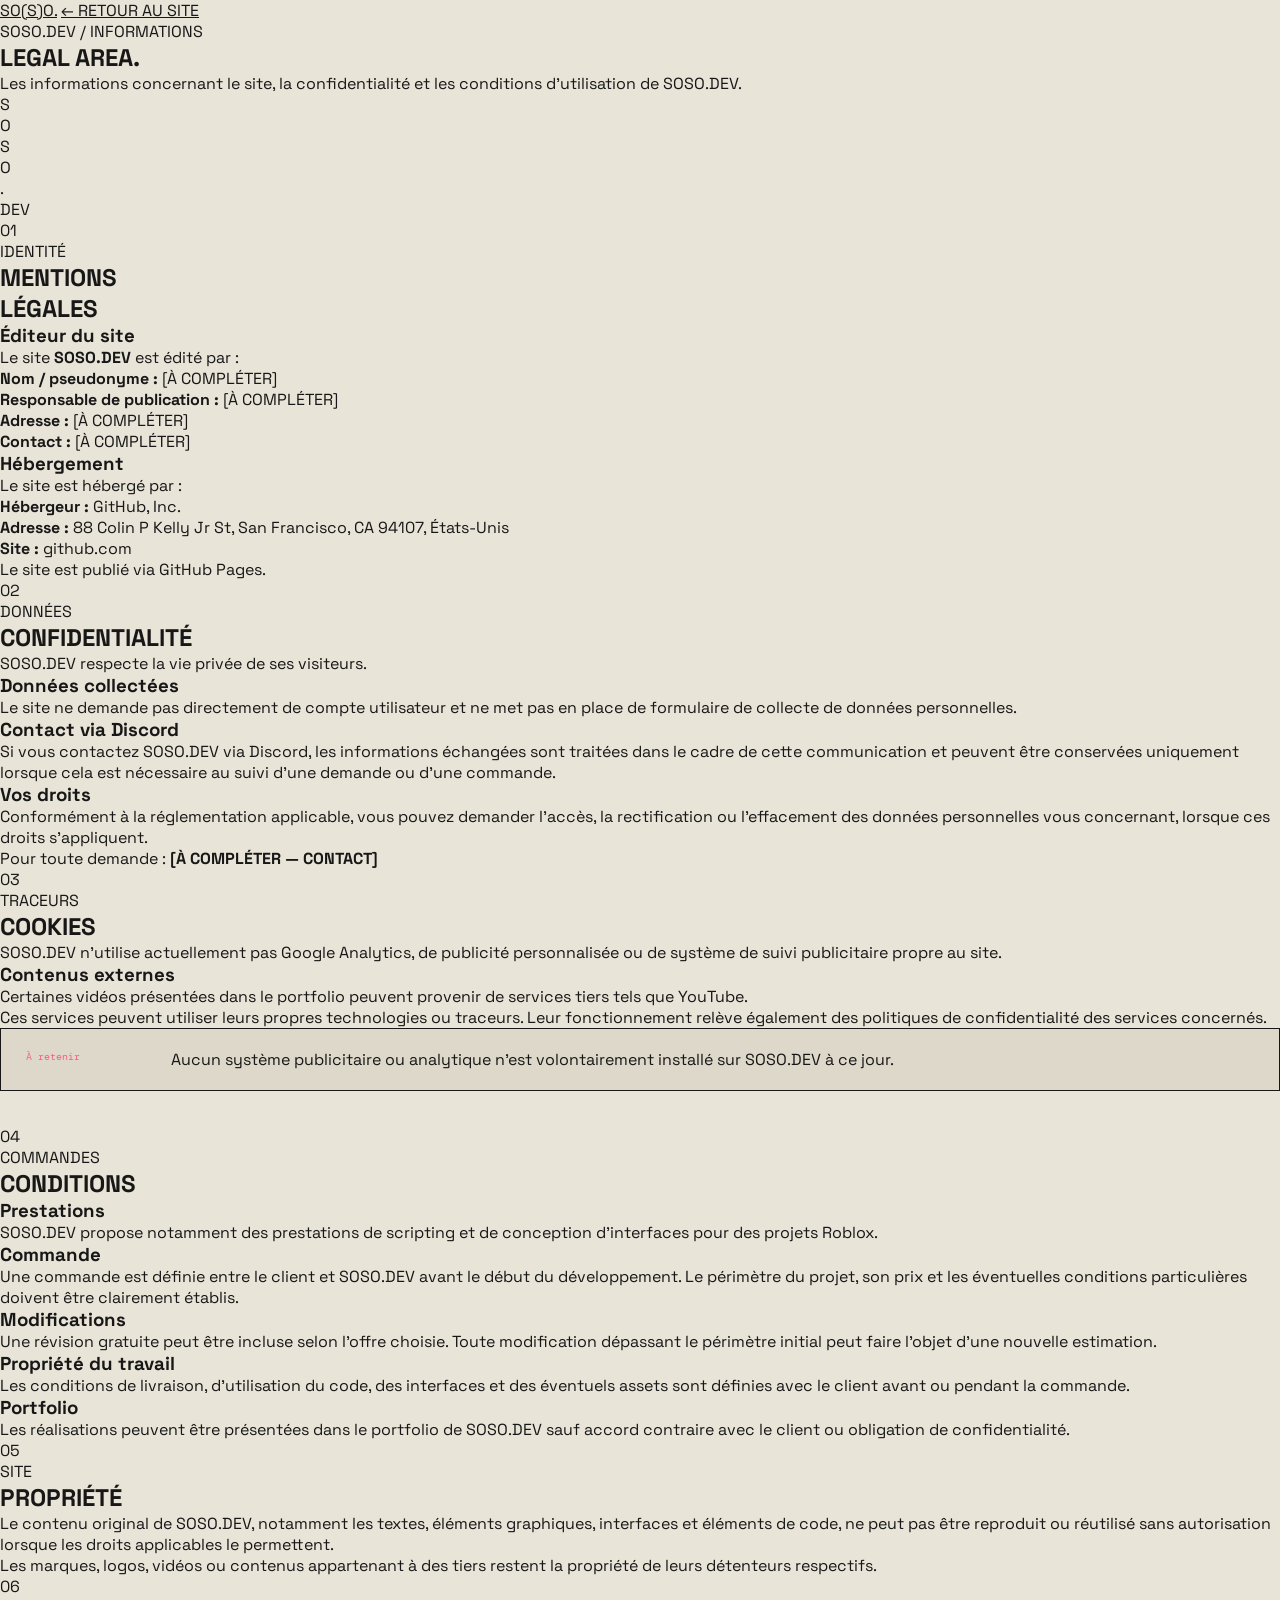
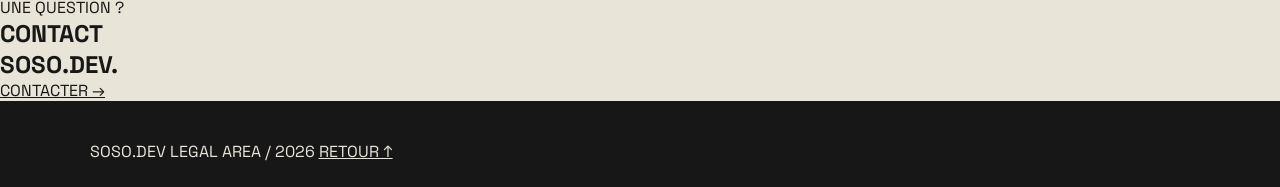
==== legal.html @ 54d61b3e "Add legal information page for SOSO.DEV This file contains the legal information, privacy policy, an" ====
<!DOCTYPE html>
<html lang="fr">
<head>
    <meta charset="UTF-8">
    <meta name="viewport" content="width=device-width, initial-scale=1.0">

    <title>LEGAL — SOSO.DEV</title>
    <meta name="description" content="Informations légales, confidentialité et conditions de SOSO.DEV.">

    <link rel="preconnect" href="https://fonts.googleapis.com">
    <link rel="preconnect" href="https://fonts.gstatic.com" crossorigin>
    <link href="https://fonts.googleapis.com/css2?family=DM+Mono:wght@400;500&family=Space+Grotesk:wght@400;500;600;700&display=swap" rel="stylesheet">

    <link rel="stylesheet" href="css/style.css">
    <link rel="stylesheet" href="css/legal.css">
</head>

<body class="legal-page">

    <div class="legal-orb orb-one"></div>
    <div class="legal-orb orb-two"></div>

    <header class="legal-nav">
        <a href="index.html" class="legal-logo">SO(S)O.</a>

        <a href="index.html" class="back-link">
            ← RETOUR AU SITE
        </a>
    </header>

    <main>

        <section class="legal-hero">
            <div class="hero-tag">SOSO.DEV / INFORMATIONS</div>

            <h1>
                LEGAL
                <span>AREA.</span>
            </h1>

            <p>
                Les informations concernant le site, la confidentialité
                et les conditions d'utilisation de SOSO.DEV.
            </p>

            <div class="legal-cube-wrap">
                <div class="legal-cube">
                    <div class="cube-face front">S</div>
                    <div class="cube-face back">O</div>
                    <div class="cube-face right">S</div>
                    <div class="cube-face left">O</div>
                    <div class="cube-face top">.</div>
                    <div class="cube-face bottom">DEV</div>
                </div>
            </div>
        </section>


        <section class="legal-grid">

            <article class="legal-card featured">
                <div class="card-number">01</div>

                <div>
                    <span class="card-label">IDENTITÉ</span>
                    <h2>MENTIONS<br> LÉGALES</h2>
                </div>

                <div class="legal-content">

                    <h3>Éditeur du site</h3>

                    <p>
                        Le site <strong>SOSO.DEV</strong> est édité par :
                    </p>

                    <ul>
                        <li><strong>Nom / pseudonyme :</strong> [À COMPLÉTER]</li>
                        <li><strong>Responsable de publication :</strong> [À COMPLÉTER]</li>
                        <li><strong>Adresse :</strong> [À COMPLÉTER]</li>
                        <li><strong>Contact :</strong> [À COMPLÉTER]</li>
                    </ul>

                    <h3>Hébergement</h3>

                    <p>
                        Le site est hébergé par :
                    </p>

                    <ul>
                        <li><strong>Hébergeur :</strong> GitHub, Inc.</li>
                        <li><strong>Adresse :</strong> 88 Colin P Kelly Jr St, San Francisco, CA 94107, États-Unis</li>
                        <li><strong>Site :</strong> github.com</li>
                    </ul>

                    <p class="small-note">
                        Le site est publié via GitHub Pages.
                    </p>

                </div>
            </article>


            <article class="legal-card">
                <div class="card-number">02</div>

                <span class="card-label">DONNÉES</span>

                <h2>CONFIDENTIALITÉ</h2>

                <div class="legal-content">

                    <p>
                        SOSO.DEV respecte la vie privée de ses visiteurs.
                    </p>

                    <h3>Données collectées</h3>

                    <p>
                        Le site ne demande pas directement de compte utilisateur
                        et ne met pas en place de formulaire de collecte de
                        données personnelles.
                    </p>

                    <h3>Contact via Discord</h3>

                    <p>
                        Si vous contactez SOSO.DEV via Discord, les informations
                        échangées sont traitées dans le cadre de cette
                        communication et peuvent être conservées uniquement
                        lorsque cela est nécessaire au suivi d'une demande
                        ou d'une commande.
                    </p>

                    <h3>Vos droits</h3>

                    <p>
                        Conformément à la réglementation applicable, vous pouvez
                        demander l'accès, la rectification ou l'effacement des
                        données personnelles vous concernant, lorsque ces droits
                        s'appliquent.
                    </p>

                    <p>
                        Pour toute demande :
                        <strong>[À COMPLÉTER — CONTACT]</strong>
                    </p>

                </div>
            </article>


            <article class="legal-card">
                <div class="card-number">03</div>

                <span class="card-label">TRACEURS</span>

                <h2>COOKIES</h2>

                <div class="legal-content">

                    <p>
                        SOSO.DEV n'utilise actuellement pas Google Analytics,
                        de publicité personnalisée ou de système de suivi
                        publicitaire propre au site.
                    </p>

                    <h3>Contenus externes</h3>

                    <p>
                        Certaines vidéos présentées dans le portfolio peuvent
                        provenir de services tiers tels que YouTube.
                    </p>

                    <p>
                        Ces services peuvent utiliser leurs propres technologies
                        ou traceurs. Leur fonctionnement relève également des
                        politiques de confidentialité des services concernés.
                    </p>

                    <div class="notice">
                        <strong>À retenir</strong>
                        <span>
                            Aucun système publicitaire ou analytique n'est
                            volontairement installé sur SOSO.DEV à ce jour.
                        </span>
                    </div>

                </div>
            </article>


            <article class="legal-card">
                <div class="card-number">04</div>

                <span class="card-label">COMMANDES</span>

                <h2>CONDITIONS</h2>

                <div class="legal-content">

                    <h3>Prestations</h3>

                    <p>
                        SOSO.DEV propose notamment des prestations de scripting
                        et de conception d'interfaces pour des projets Roblox.
                    </p>

                    <h3>Commande</h3>

                    <p>
                        Une commande est définie entre le client et SOSO.DEV
                        avant le début du développement. Le périmètre du projet,
                        son prix et les éventuelles conditions particulières
                        doivent être clairement établis.
                    </p>

                    <h3>Modifications</h3>

                    <p>
                        Une révision gratuite peut être incluse selon l'offre
                        choisie. Toute modification dépassant le périmètre
                        initial peut faire l'objet d'une nouvelle estimation.
                    </p>

                    <h3>Propriété du travail</h3>

                    <p>
                        Les conditions de livraison, d'utilisation du code,
                        des interfaces et des éventuels assets sont définies
                        avec le client avant ou pendant la commande.
                    </p>

                    <h3>Portfolio</h3>

                    <p>
                        Les réalisations peuvent être présentées dans le
                        portfolio de SOSO.DEV sauf accord contraire avec le
                        client ou obligation de confidentialité.
                    </p>

                </div>
            </article>


            <article class="legal-card">
                <div class="card-number">05</div>

                <span class="card-label">SITE</span>

                <h2>PROPRIÉTÉ</h2>

                <div class="legal-content">

                    <p>
                        Le contenu original de SOSO.DEV, notamment les textes,
                        éléments graphiques, interfaces et éléments de code,
                        ne peut pas être reproduit ou réutilisé sans
                        autorisation lorsque les droits applicables le
                        permettent.
                    </p>

                    <p>
                        Les marques, logos, vidéos ou contenus appartenant
                        à des tiers restent la propriété de leurs détenteurs
                        respectifs.
                    </p>

                </div>
            </article>


            <article class="legal-card contact-card">

                <div class="card-number">06</div>

                <span class="card-label">UNE QUESTION ?</span>

                <h2>CONTACT<br> SOSO.DEV.</h2>

                <a href="https://discord.gg/jEDptdfp"
                   target="_blank"
                   rel="noopener noreferrer"
                   class="legal-button">
                    CONTACTER →
                </a>

            </article>

        </section>

    </main>


    <footer class="legal-footer">
        <span>SOSO.DEV</span>
        <span>LEGAL AREA / 2026</span>
        <a href="index.html">RETOUR ↑</a>
    </footer>

</body>
</html>
---- css/style.css ----
@import url('https://fonts.googleapis.com/css2?family=DM+Mono:wght@400;500&family=Space+Grotesk:wght@400;500;600;700&display=swap');

:root {
    --bg: #e9e4d8;
    --black: #171717;
    --pink: #ff5b7f;
    --acid: #d8ff3e;
}

* {
    box-sizing: border-box;
    margin: 0;
    padding: 0;
}

html {
    scroll-behavior: smooth;
}

body {
    background: var(--bg);
    color: var(--black);
    font-family: "Space Grotesk", sans-serif;
    overflow-x: hidden;
}

a {
    color: inherit;
}

body,
a {
    cursor: none;
}


/* CURSOR */

.cursor {
    position: fixed;
    top: 0;
    left: 0;

    width: 11px;
    height: 11px;

    background: var(--pink);
    border-radius: 50%;

    pointer-events: none;
    z-index: 9999;

    transform: translate(-50%, -50%);

    transition:
        width .2s ease,
        height .2s ease,
        background .2s ease;
}

.cursor.big {
    width: 42px;
    height: 42px;
    background: var(--acid);
    mix-blend-mode: multiply;
}

.cursor-label {
    position: fixed;

    top: 0;
    left: 0;

    z-index: 10000;
    pointer-events: none;

    font: 8px "DM Mono", monospace;

    opacity: 0;

    transform: translate(-50%, -50%);
}

body.cursor-project .cursor-label {
    opacity: 1;
}


/* NAVBAR */

.navbar {
    position: fixed;
    z-index: 1000;

    top: 0;
    left: 0;

    width: 100%;
    height: 75px;

    padding: 0 40px;

    display: flex;
    align-items: center;
    justify-content: space-between;

    background: rgba(233,228,216,.9);
    backdrop-filter: blur(12px);

    border-bottom: 1px solid rgba(23,23,23,.15);
}

.logo {
    text-decoration: none;

    font-size: 21px;
    font-weight: 700;
    letter-spacing: -2px;
}

.logo span {
    color: var(--pink);
}

.navbar nav {
    display: flex;
    gap: 30px;
}

.navbar nav a {
    text-decoration: none;

    font: 9px "DM Mono", monospace;
    text-transform: uppercase;

    transition: .2s;
}

.navbar nav a:hover {
    color: var(--pink);
}

.availability {
    display: flex;
    align-items: center;
    gap: 8px;

    font: 9px "DM Mono", monospace;
    text-transform: uppercase;
}

.availability span {
    width: 7px;
    height: 7px;

    background: var(--acid);

    border: 1px solid var(--black);
    border-radius: 50%;

    animation: pulse 1.7s infinite;
}

@keyframes pulse {
    50% {
        transform: scale(.5);
        opacity: .5;
    }
}


/* HERO */

.hero {
    min-height: 100vh;

    padding: 150px 7% 80px;

    position: relative;

    display: flex;
    align-items: center;

    overflow: hidden;
}

.hero-index {
    position: absolute;

    top: 110px;
    right: 7%;

    font: 9px "DM Mono", monospace;
}

.hero-side {
    position: absolute;

    left: 2%;
    top: 50%;

    writing-mode: vertical-rl;

    font: 8px "DM Mono", monospace;
    letter-spacing: 2px;

    opacity: .6;
}

.hero-content {
    position: relative;
    z-index: 2;
}

.eyebrow {
    margin-bottom: 30px;

    font: 10px "DM Mono", monospace;
    letter-spacing: 2px;
}

.hero h1 {
    font-size: clamp(90px, 14vw, 190px);

    line-height: .76;

    letter-spacing: -9px;
}

.hero h1 span {
    color: transparent;

    -webkit-text-stroke: 2px var(--black);
}

.hero h1 strong {
    color: var(--pink);
}

.hero-bottom {
    margin-top: 55px;

    display: flex;
    align-items: center;

    gap: 40px;
}

.hero-bottom p {
    max-width: 380px;

    font-size: 14px;
    line-height: 1.55;
}

.hero-bottom b {
    background: var(--acid);
    padding: 2px 5px;
}

.button {
    display: inline-block;

    padding: 15px 20px;

    border: 1px solid var(--black);

    text-decoration: none;

    font: 9px "DM Mono", monospace;

    transition: .25s;
}

.button:hover {
    background: var(--black);
    color: var(--bg);

    transform: translateX(5px);
}


/* HERO ART */

.hero-art {
    position: absolute;

    right: 8%;
    bottom: 5%;

    width: 310px;
    height: 440px;

    border: 1px solid var(--black);

    transform: rotate(7deg);

    animation: float 5s ease-in-out infinite;
}

@keyframes float {
    50% {
        transform: rotate(4deg) translateY(-14px);
    }
}

.art-card {
    position: absolute;

    inset: 18px;

    border: 1px solid var(--black);

    padding: 15px;

    font: 8px "DM Mono", monospace;
}

.art-card div {
    position: absolute;

    left: 20px;
    bottom: 20px;

    font-size: 70px;

    line-height: .65;
    font-weight: 700;
}

.art-sticker {
    position: absolute;

    right: -45px;
    top: 80px;

    padding: 12px;

    background: var(--pink);

    border: 1px solid var(--black);

    font: 8px "DM Mono", monospace;

    transform: rotate(-8deg);
}


/* MARQUEE */

.marquee {
    overflow: hidden;

    background: var(--black);
    color: var(--bg);

    padding: 17px 0;
}

.marquee-track {
    width: max-content;

    display: flex;
    gap: 35px;

    font: 9px "DM Mono", monospace;
    letter-spacing: 2px;

    animation: marquee 22s linear infinite;
}

.marquee b {
    color: var(--pink);
}

@keyframes marquee {
    to {
        transform: translateX(-50%);
    }
}


/* GENERAL SECTIONS */

.section {
    padding: 130px 7%;
}

.heading {
    margin-bottom: 70px;
}

.heading span {
    display: block;

    margin-bottom: 20px;

    font: 9px "DM Mono", monospace;
}

.heading h2 {
    font-size: 75px;

    line-height: .82;

    letter-spacing: -5px;
}


/* SERVICES */

.services {
    display: grid;

    grid-template-columns: repeat(3, 1fr);

    border-top: 1px solid var(--black);
}

.service {
    min-height: 290px;

    padding: 35px;

    position: relative;

    border-right: 1px solid var(--black);
    border-bottom: 1px solid var(--black);

    transition: .3s;
}

.service:last-child {
    border-right: 0;
}

.service:hover {
    background: var(--acid);

    transform: translateY(-7px);
}

.service small {
    font: 9px "DM Mono", monospace;
}

.service h3 {
    margin-top: 60px;

    font-size: 38px;

    letter-spacing: -2px;
}

.service p {
    max-width: 310px;

    margin-top: 12px;

    font-size: 13px;
    line-height: 1.5;
}

.service i {
    position: absolute;

    right: 25px;
    bottom: 20px;

    font-size: 25px;
    font-style: normal;
}


/* DEVELOPMENT NOTICE */

.notice {
    margin-bottom: 35px;

    padding: 20px 25px;

    display: grid;

    grid-template-columns: 120px 1fr auto;

    align-items: center;

    gap: 25px;

    border: 1px solid var(--black);

    background: #ded8cb;
}

.notice-number {
    font: 8px "DM Mono", monospace;
}

.notice strong {
    display: block;

    margin-bottom: 7px;

    color: var(--pink);

    font: 10px "DM Mono", monospace;
}

.notice p {
    font-size: 12px;
    line-height: 1.45;
}

.notice-status {
    padding: 8px 10px;

    background: var(--black);
    color: var(--bg);

    font: 8px "DM Mono", monospace;

    white-space: nowrap;
}


/* PROJECTS */

.projects {
    display: grid;

    grid-template-columns: 1.5fr 1fr;

    gap: 15px;
}

.project {
    position: relative;

    min-height: 400px;

    overflow: hidden;

    background: var(--black);

    border: 1px solid var(--black);

    transition: .4s;
}

.project.large {
    min-height: 815px;

    grid-row: span 2;
}

.project:hover {
    transform: translateY(-8px);
}

.project iframe {
    position: absolute;

    inset: 0;

    width: 100%;
    height: 100%;

    border: 0;

    transform: scale(1.01);
}

.project-overlay {
    position: absolute;

    inset: 0;

    background: linear-gradient(
        to bottom,
        transparent 30%,
        rgba(23,23,23,.9)
    );

    pointer-events: none;
}

.project-number {
    position: absolute;

    top: 20px;
    left: 20px;

    color: white;

    font: 9px "DM Mono", monospace;
}

.project-info {
    position: absolute;

    left: 30px;
    bottom: 30px;

    color: white;

    z-index: 2;
}

.project-info small {
    color: var(--acid);

    font: 8px "DM Mono", monospace;
}

.project-info h3 {
    margin-top: 8px;

    font-size: 40px;

    line-height: .9;

    letter-spacing: -2px;
}

.project-label {
    position: absolute;

    top: 20px;
    right: 20px;

    padding: 7px 9px;

    background: var(--pink);

    border: 1px solid var(--black);

    font: 8px "DM Mono", monospace;

    z-index: 3;
}


/* PRICES */

.prices {
    display: grid;

    grid-template-columns: repeat(3, 1fr);

    gap: 12px;
}

.price {
    min-height: 380px;

    padding: 35px;

    position: relative;

    border: 1px solid var(--black);

    transition: .3s;
}

.price:hover {
    transform: translateY(-7px);

    background: var(--acid);
}

.price.featured {
    background: var(--pink);
}

.price small {
    font: 8px "DM Mono", monospace;
}

.price h3 {
    margin-top: 50px;

    font-size: 35px;
}

.price strong {
    display: block;

    margin-top: 15px;

    font-size: 45px;
}

.price em {
    font-size: 12px;
    font-style: normal;
}

.price ul {
    margin-top: 20px;

    list-style: none;
}

.price li {
    margin-top: 8px;

    font: 9px "DM Mono", monospace;
}

.price a {
    position: absolute;

    left: 35px;
    bottom: 25px;

    text-decoration: none;

    font: 9px "DM Mono", monospace;
}


/* ABOUT */

.about {
    padding: 130px 7%;

    border-top: 1px solid var(--black);
}

.about-label {
    margin-bottom: 65px;

    font: 9px "DM Mono", monospace;
}

.about-grid {
    display: grid;

    grid-template-columns: 1fr 1fr;

    gap: 80px;

    align-items: end;
}

.about-title {
    display: flex;

    flex-direction: column;

    font-size: clamp(65px, 9vw, 125px);

    line-height: .78;

    letter-spacing: -7px;
}

.about-title strong {
    color: var(--pink);
}

.about-content {
    max-width: 520px;

    font-size: 15px;
    line-height: 1.6;
}

.stats {
    display: grid;

    grid-template-columns: repeat(3, 1fr);

    gap: 12px;

    margin-top: 45px;
}

.stats div {
    padding-top: 13px;

    border-top: 1px solid var(--black);
}

.stats strong {
    display: block;

    font-size: 30px;
}

.stats span {
    font: 7px "DM Mono", monospace;
}


/* CONTACT */

.contact {
    padding: 150px 7%;

    text-align: center;

    background: var(--black);

    color: var(--bg);
}

.contact > span {
    font: 9px "DM Mono", monospace;
}

.contact h2 {
    margin: 40px 0;

    font-size: clamp(70px, 11vw, 160px);

    line-height: .78;

    letter-spacing: -8px;
}

.contact h2 strong {
    color: var(--pink);
}

.contact p {
    margin-bottom: 30px;

    color: #aaa;
}

.contact a {
    display: inline-block;

    padding: 16px 22px;

    border: 1px solid var(--bg);

    color: var(--bg);

    text-decoration: none;

    font: 9px "DM Mono", monospace;

    transition: .25s;
}

.contact a:hover {
    background: var(--bg);

    color: var(--black);
}


/* FOOTER */

footer {
    padding: 40px 7% 25px;

    background: var(--black);

    color: var(--bg);
}

.footer-top {
    display: flex;

    justify-content: space-between;
    align-items: flex-start;

    padding-bottom: 45px;
}

.footer-logo {
    font-size: 45px;

    font-weight: 700;

    letter-spacing: -5px;
}

.footer-logo span {
    color: var(--pink);
}

.footer-top div:last-child {
    font: 8px "DM Mono", monospace;

    line-height: 1.7;

    text-align: right;

    opacity: .6;
}

.footer-bottom {
    display: flex;

    justify-content: space-between;

    align-items: center;

    padding-top: 18px;

    border-top: 1px solid rgba(233,228,216,.15);

    font: 8px "DM Mono", monospace;

    opacity: .6;
}

.footer-bottom a {
    text-decoration: none;

    transition: .2s;
}

.footer-bottom a:hover {
    color: var(--pink);
}


/* SCROLL REVEAL */

.reveal {
    opacity: 0;

    transform: translateY(45px);

    transition:
        opacity .8s ease,
        transform .8s cubic-bezier(.2,.7,.2,1);
}

.reveal.visible {
    opacity: 1;

    transform: translateY(0);
}


/* MOBILE */

@media (max-width: 800px) {

    body,
    a {
        cursor: auto;
    }

    .cursor,
    .cursor-label {
        display: none;
    }

    .navbar {
        height: 65px;

        padding: 0 20px;
    }

    .navbar nav {
        display: none;
    }

    .availability {
        font-size: 7px;
    }

    .hero {
        min-height: 100svh;

        padding: 120px 25px 60px;
    }

    .hero-index {
        top: 90px;

        right: 25px;
    }

    .hero-side {
        display: none;
    }

    .hero h1 {
        font-size: 22vw;

        letter-spacing: -5px;
    }

    .hero-bottom {
        display: block;

        margin-top: 40px;
    }

    .hero-bottom p {
        max-width: 90%;

        margin-bottom: 25px;

        font-size: 12px;
    }

    .hero-art {
        width: 170px;
        height: 240px;

        right: -65px;
        bottom: 40px;

        opacity: .25;
    }

    .art-card div {
        font-size: 45px;
    }

    .section {
        padding: 90px 25px;
    }

    .heading {
        margin-bottom: 45px;
    }

    .heading h2 {
        font-size: 48px;

        letter-spacing: -3px;
    }

    .services {
        grid-template-columns: 1fr;
    }

    .service {
        min-height: 240px;

        border-right: 0;
    }

    .service h3 {
        margin-top: 45px;

        font-size: 32px;
    }

    .notice {
        display: block;

        padding: 20px;
    }

    .notice > div:nth-child(2) {
        margin-top: 17px;
    }

    .notice-status {
        display: inline-block;

        margin-top: 17px;
    }

    .projects {
        grid-template-columns: 1fr;

        gap: 12px;
    }

    .project,
    .project.large {
        min-height: 380px;

        grid-row: auto;
    }

    .project-info h3 {
        font-size: 32px;
    }

    .prices {
        grid-template-columns: 1fr;
    }

    .price {
        min-height: 350px;
    }

    .about {
        padding: 90px 25px;
    }

    .about-grid {
        grid-template-columns: 1fr;

        gap: 50px;
    }

    .about-title {
        font-size: 62px;

        letter-spacing: -4px;
    }

    .about-content {
        font-size: 13px;
    }

    .stats {
        gap: 8px;
    }

    .stats strong {
        font-size: 25px;
    }

    .stats span {
        font-size: 6px;
    }

    .contact {
        padding: 110px 25px;
    }

    .contact h2 {
        font-size: 17vw;

        letter-spacing: -4px;
    }

    footer {
        padding: 35px 25px 20px;
    }

    .footer-top {
        padding-bottom: 35px;
    }

    .footer-logo {
        font-size: 35px;
    }

    .footer-bottom {
        flex-wrap: wrap;

        gap: 15px;
    }
}
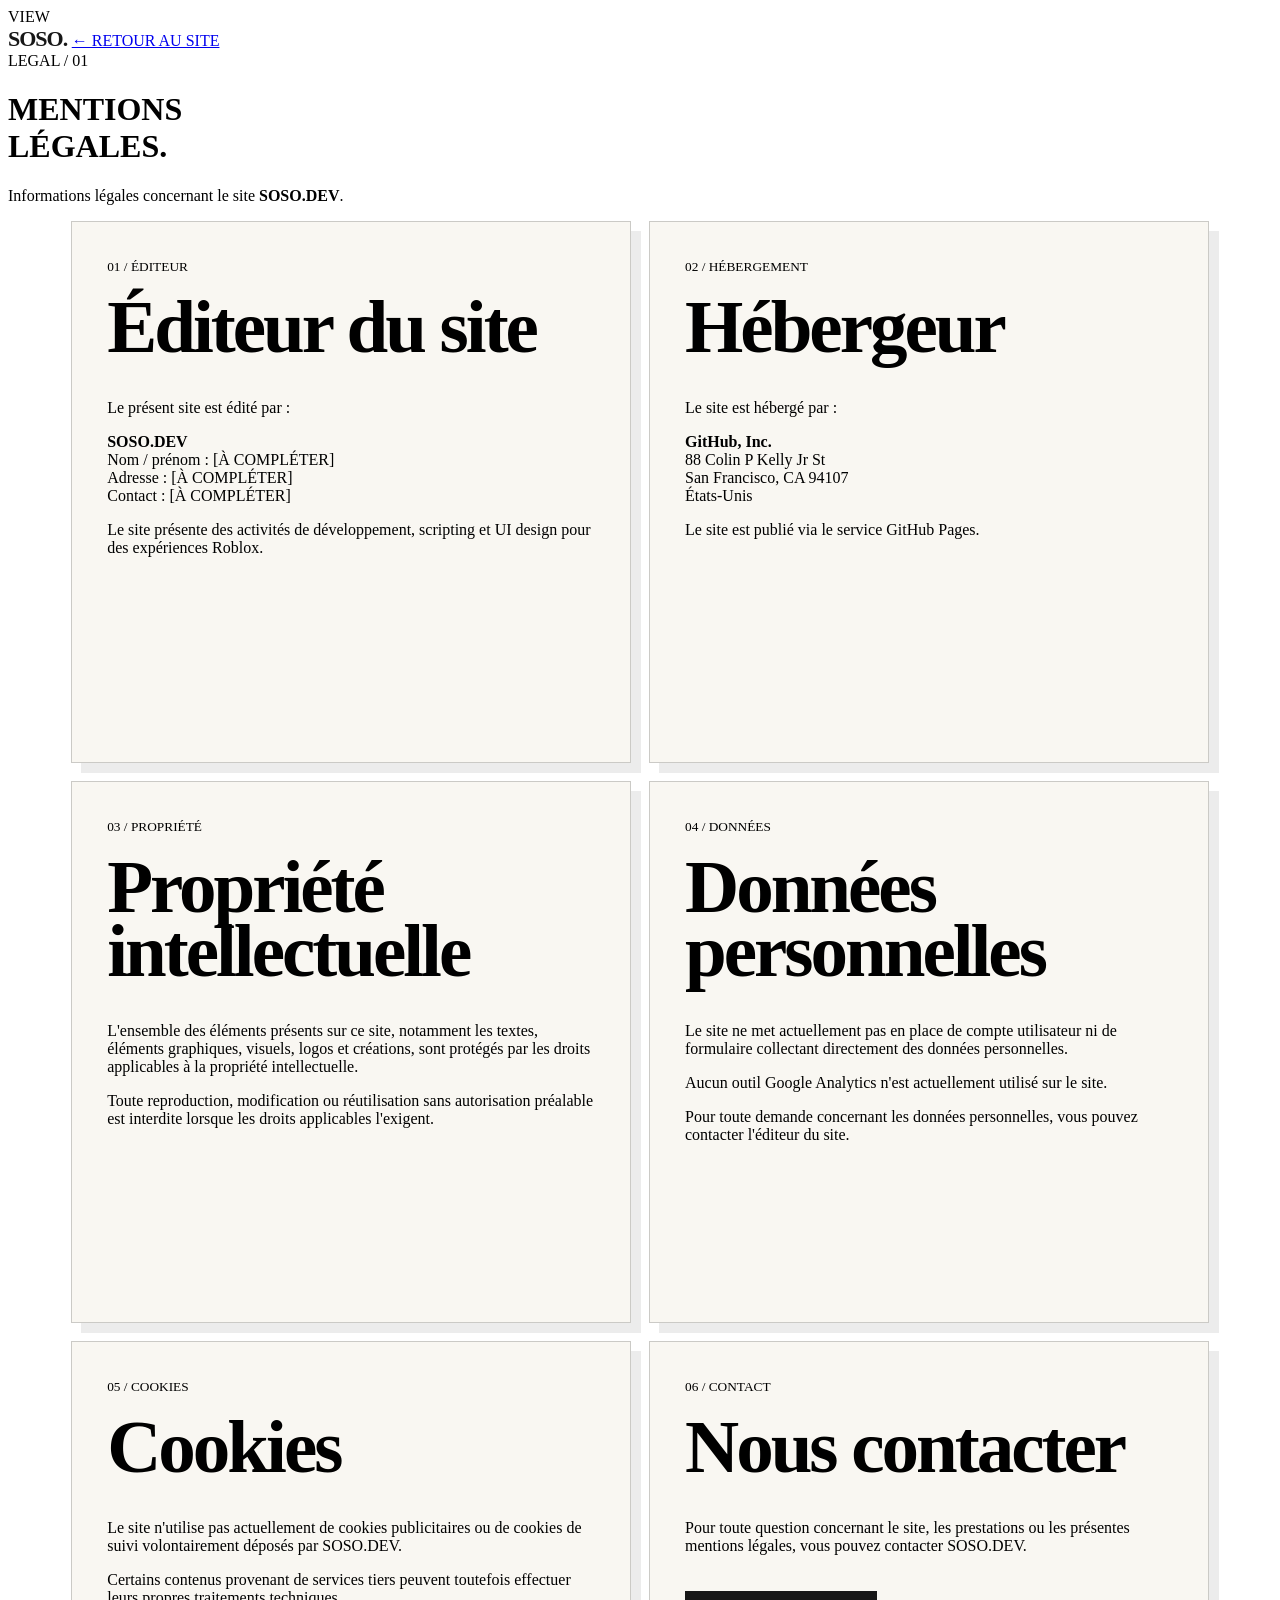
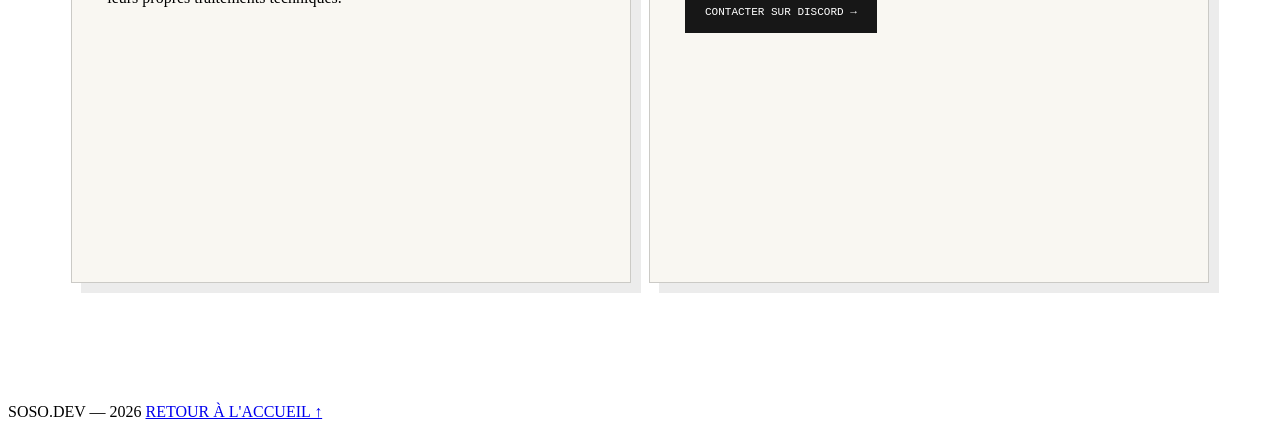
==== commit 3fef106b: "Revise legal.html for content and structural updates Updated the legal page content and structure, i" ====
--- a/legal.html
+++ b/legal.html
@@ -1,302 +1,241 @@
 <!DOCTYPE html>
 <html lang="fr">
+
 <head>
     <meta charset="UTF-8">
     <meta name="viewport" content="width=device-width, initial-scale=1.0">
 
-    <title>LEGAL — SOSO.DEV</title>
-    <meta name="description" content="Informations légales, confidentialité et conditions de SOSO.DEV.">
-
-    <link rel="preconnect" href="https://fonts.googleapis.com">
-    <link rel="preconnect" href="https://fonts.gstatic.com" crossorigin>
-    <link href="https://fonts.googleapis.com/css2?family=DM+Mono:wght@400;500&family=Space+Grotesk:wght@400;500;600;700&display=swap" rel="stylesheet">
-
-    <link rel="stylesheet" href="css/style.css">
-    <link rel="stylesheet" href="css/legal.css">
+    <title>Mentions légales — SOSO.DEV</title>
+
+    <link rel="stylesheet" href="./css/legal.css">
 </head>
 
-<body class="legal-page">
-
-    <div class="legal-orb orb-one"></div>
-    <div class="legal-orb orb-two"></div>
-
-    <header class="legal-nav">
-        <a href="index.html" class="legal-logo">SO(S)O.</a>
-
-        <a href="index.html" class="back-link">
+<body>
+
+    <!-- CURSEUR -->
+    <div class="cursor"></div>
+    <div class="cursor-label">VIEW</div>
+
+
+    <header class="legal-header">
+
+        <a href="index.html" class="legal-logo">
+            SO<span>S</span>O.
+        </a>
+
+        <a href="index.html" class="back">
             ← RETOUR AU SITE
         </a>
+
     </header>
 
-    <main>
-
-        <section class="legal-hero">
-            <div class="hero-tag">SOSO.DEV / INFORMATIONS</div>
+
+    <main class="legal-main">
+
+        <div class="legal-intro">
+
+            <span>LEGAL / 01</span>
 
             <h1>
-                LEGAL
-                <span>AREA.</span>
+                MENTIONS<br>
+                <strong>LÉGALES.</strong>
             </h1>
 
             <p>
-                Les informations concernant le site, la confidentialité
-                et les conditions d'utilisation de SOSO.DEV.
+                Informations légales concernant le site
+                <b>SOSO.DEV</b>.
             </p>
 
-            <div class="legal-cube-wrap">
-                <div class="legal-cube">
-                    <div class="cube-face front">S</div>
-                    <div class="cube-face back">O</div>
-                    <div class="cube-face right">S</div>
-                    <div class="cube-face left">O</div>
-                    <div class="cube-face top">.</div>
-                    <div class="cube-face bottom">DEV</div>
-                </div>
-            </div>
-        </section>
-
-
-        <section class="legal-grid">
-
-            <article class="legal-card featured">
-                <div class="card-number">01</div>
-
-                <div>
-                    <span class="card-label">IDENTITÉ</span>
-                    <h2>MENTIONS<br> LÉGALES</h2>
-                </div>
-
-                <div class="legal-content">
-
-                    <h3>Éditeur du site</h3>
-
-                    <p>
-                        Le site <strong>SOSO.DEV</strong> est édité par :
-                    </p>
-
-                    <ul>
-                        <li><strong>Nom / pseudonyme :</strong> [À COMPLÉTER]</li>
-                        <li><strong>Responsable de publication :</strong> [À COMPLÉTER]</li>
-                        <li><strong>Adresse :</strong> [À COMPLÉTER]</li>
-                        <li><strong>Contact :</strong> [À COMPLÉTER]</li>
-                    </ul>
-
-                    <h3>Hébergement</h3>
-
-                    <p>
-                        Le site est hébergé par :
-                    </p>
-
-                    <ul>
-                        <li><strong>Hébergeur :</strong> GitHub, Inc.</li>
-                        <li><strong>Adresse :</strong> 88 Colin P Kelly Jr St, San Francisco, CA 94107, États-Unis</li>
-                        <li><strong>Site :</strong> github.com</li>
-                    </ul>
-
-                    <p class="small-note">
-                        Le site est publié via GitHub Pages.
-                    </p>
-
-                </div>
-            </article>
-
-
-            <article class="legal-card">
-                <div class="card-number">02</div>
-
-                <span class="card-label">DONNÉES</span>
-
-                <h2>CONFIDENTIALITÉ</h2>
-
-                <div class="legal-content">
-
-                    <p>
-                        SOSO.DEV respecte la vie privée de ses visiteurs.
-                    </p>
-
-                    <h3>Données collectées</h3>
-
-                    <p>
-                        Le site ne demande pas directement de compte utilisateur
-                        et ne met pas en place de formulaire de collecte de
-                        données personnelles.
-                    </p>
-
-                    <h3>Contact via Discord</h3>
-
-                    <p>
-                        Si vous contactez SOSO.DEV via Discord, les informations
-                        échangées sont traitées dans le cadre de cette
-                        communication et peuvent être conservées uniquement
-                        lorsque cela est nécessaire au suivi d'une demande
-                        ou d'une commande.
-                    </p>
-
-                    <h3>Vos droits</h3>
-
-                    <p>
-                        Conformément à la réglementation applicable, vous pouvez
-                        demander l'accès, la rectification ou l'effacement des
-                        données personnelles vous concernant, lorsque ces droits
-                        s'appliquent.
-                    </p>
-
-                    <p>
-                        Pour toute demande :
-                        <strong>[À COMPLÉTER — CONTACT]</strong>
-                    </p>
-
-                </div>
-            </article>
-
-
-            <article class="legal-card">
-                <div class="card-number">03</div>
-
-                <span class="card-label">TRACEURS</span>
-
-                <h2>COOKIES</h2>
-
-                <div class="legal-content">
-
-                    <p>
-                        SOSO.DEV n'utilise actuellement pas Google Analytics,
-                        de publicité personnalisée ou de système de suivi
-                        publicitaire propre au site.
-                    </p>
-
-                    <h3>Contenus externes</h3>
-
-                    <p>
-                        Certaines vidéos présentées dans le portfolio peuvent
-                        provenir de services tiers tels que YouTube.
-                    </p>
-
-                    <p>
-                        Ces services peuvent utiliser leurs propres technologies
-                        ou traceurs. Leur fonctionnement relève également des
-                        politiques de confidentialité des services concernés.
-                    </p>
-
-                    <div class="notice">
-                        <strong>À retenir</strong>
-                        <span>
-                            Aucun système publicitaire ou analytique n'est
-                            volontairement installé sur SOSO.DEV à ce jour.
-                        </span>
-                    </div>
-
-                </div>
-            </article>
-
-
-            <article class="legal-card">
-                <div class="card-number">04</div>
-
-                <span class="card-label">COMMANDES</span>
-
-                <h2>CONDITIONS</h2>
-
-                <div class="legal-content">
-
-                    <h3>Prestations</h3>
-
-                    <p>
-                        SOSO.DEV propose notamment des prestations de scripting
-                        et de conception d'interfaces pour des projets Roblox.
-                    </p>
-
-                    <h3>Commande</h3>
-
-                    <p>
-                        Une commande est définie entre le client et SOSO.DEV
-                        avant le début du développement. Le périmètre du projet,
-                        son prix et les éventuelles conditions particulières
-                        doivent être clairement établis.
-                    </p>
-
-                    <h3>Modifications</h3>
-
-                    <p>
-                        Une révision gratuite peut être incluse selon l'offre
-                        choisie. Toute modification dépassant le périmètre
-                        initial peut faire l'objet d'une nouvelle estimation.
-                    </p>
-
-                    <h3>Propriété du travail</h3>
-
-                    <p>
-                        Les conditions de livraison, d'utilisation du code,
-                        des interfaces et des éventuels assets sont définies
-                        avec le client avant ou pendant la commande.
-                    </p>
-
-                    <h3>Portfolio</h3>
-
-                    <p>
-                        Les réalisations peuvent être présentées dans le
-                        portfolio de SOSO.DEV sauf accord contraire avec le
-                        client ou obligation de confidentialité.
-                    </p>
-
-                </div>
-            </article>
-
-
-            <article class="legal-card">
-                <div class="card-number">05</div>
-
-                <span class="card-label">SITE</span>
-
-                <h2>PROPRIÉTÉ</h2>
-
-                <div class="legal-content">
-
-                    <p>
-                        Le contenu original de SOSO.DEV, notamment les textes,
-                        éléments graphiques, interfaces et éléments de code,
-                        ne peut pas être reproduit ou réutilisé sans
-                        autorisation lorsque les droits applicables le
-                        permettent.
-                    </p>
-
-                    <p>
-                        Les marques, logos, vidéos ou contenus appartenant
-                        à des tiers restent la propriété de leurs détenteurs
-                        respectifs.
-                    </p>
-
-                </div>
-            </article>
-
-
-            <article class="legal-card contact-card">
-
-                <div class="card-number">06</div>
-
-                <span class="card-label">UNE QUESTION ?</span>
-
-                <h2>CONTACT<br> SOSO.DEV.</h2>
-
-                <a href="https://discord.gg/jEDptdfp"
-                   target="_blank"
-                   rel="noopener noreferrer"
-                   class="legal-button">
-                    CONTACTER →
+        </div>
+
+
+        <div class="legal-grid">
+
+            <!-- ÉDITEUR -->
+            <section class="legal-card">
+
+                <small>01 / ÉDITEUR</small>
+
+                <h2>
+                    Éditeur du site
+                </h2>
+
+                <p>
+                    Le présent site est édité par :
+                </p>
+
+                <p>
+                    <strong>SOSO.DEV</strong><br>
+                    Nom / prénom : <span>[À COMPLÉTER]</span><br>
+                    Adresse : <span>[À COMPLÉTER]</span><br>
+                    Contact : <span>[À COMPLÉTER]</span>
+                </p>
+
+                <p>
+                    Le site présente des activités de
+                    développement, scripting et UI design
+                    pour des expériences Roblox.
+                </p>
+
+            </section>
+
+
+            <!-- HÉBERGEMENT -->
+            <section class="legal-card">
+
+                <small>02 / HÉBERGEMENT</small>
+
+                <h2>
+                    Hébergeur
+                </h2>
+
+                <p>
+                    Le site est hébergé par :
+                </p>
+
+                <p>
+                    <strong>GitHub, Inc.</strong><br>
+                    88 Colin P Kelly Jr St<br>
+                    San Francisco, CA 94107<br>
+                    États-Unis
+                </p>
+
+                <p>
+                    Le site est publié via le service
+                    GitHub Pages.
+                </p>
+
+            </section>
+
+
+            <!-- PROPRIÉTÉ -->
+            <section class="legal-card">
+
+                <small>03 / PROPRIÉTÉ</small>
+
+                <h2>
+                    Propriété intellectuelle
+                </h2>
+
+                <p>
+                    L'ensemble des éléments présents sur
+                    ce site, notamment les textes, éléments
+                    graphiques, visuels, logos et créations,
+                    sont protégés par les droits applicables
+                    à la propriété intellectuelle.
+                </p>
+
+                <p>
+                    Toute reproduction, modification ou
+                    réutilisation sans autorisation préalable
+                    est interdite lorsque les droits applicables
+                    l'exigent.
+                </p>
+
+            </section>
+
+
+            <!-- DONNÉES -->
+            <section class="legal-card">
+
+                <small>04 / DONNÉES</small>
+
+                <h2>
+                    Données personnelles
+                </h2>
+
+                <p>
+                    Le site ne met actuellement pas en place
+                    de compte utilisateur ni de formulaire
+                    collectant directement des données
+                    personnelles.
+                </p>
+
+                <p>
+                    Aucun outil Google Analytics n'est
+                    actuellement utilisé sur le site.
+                </p>
+
+                <p>
+                    Pour toute demande concernant les données
+                    personnelles, vous pouvez contacter
+                    l'éditeur du site.
+                </p>
+
+            </section>
+
+
+            <!-- COOKIES -->
+            <section class="legal-card">
+
+                <small>05 / COOKIES</small>
+
+                <h2>
+                    Cookies
+                </h2>
+
+                <p>
+                    Le site n'utilise pas actuellement de
+                    cookies publicitaires ou de cookies de
+                    suivi volontairement déposés par SOSO.DEV.
+                </p>
+
+                <p>
+                    Certains contenus provenant de services
+                    tiers peuvent toutefois effectuer leurs
+                    propres traitements techniques.
+                </p>
+
+            </section>
+
+
+            <!-- CONTACT -->
+            <section class="legal-card">
+
+                <small>06 / CONTACT</small>
+
+                <h2>
+                    Nous contacter
+                </h2>
+
+                <p>
+                    Pour toute question concernant le site,
+                    les prestations ou les présentes mentions
+                    légales, vous pouvez contacter SOSO.DEV.
+                </p>
+
+                <a
+                    href="https://discord.gg/jEDptdfp"
+                    target="_blank"
+                    rel="noopener"
+                    class="legal-button"
+                >
+                    CONTACTER SUR DISCORD →
                 </a>
 
-            </article>
-
-        </section>
+            </section>
+
+        </div>
+
+
+        <div class="legal-bottom">
+
+            <span>
+                SOSO.DEV — 2026
+            </span>
+
+            <a href="index.html">
+                RETOUR À L'ACCUEIL ↑
+            </a>
+
+        </div>
 
     </main>
 
 
-    <footer class="legal-footer">
-        <span>SOSO.DEV</span>
-        <span>LEGAL AREA / 2026</span>
-        <a href="index.html">RETOUR ↑</a>
-    </footer>
+    <!-- SCRIPT DU CURSEUR -->
+    <script src="./js/main.js"></script>
 
 </body>
+
 </html>
--- a/css/legal.css
+++ b/css/legal.css
@@ -0,0 +1,501 @@
+/* ================================
+   SOSO.DEV — LEGAL 3D
+================================ */
+
+:root {
+    --legal-bg: #e9e4d8;
+    --legal-black: #171717;
+    --legal-pink: #ff5b7f;
+    --legal-acid: #d8ff3e;
+    --legal-white: #f7f4ed;
+}
+
+.legal-page {
+    background: var(--legal-bg);
+    color: var(--legal-black);
+    overflow-x: hidden;
+}
+
+
+/* NAV */
+
+.legal-nav {
+    width: min(1200px, 90%);
+    margin: 0 auto;
+    padding: 28px 0;
+
+    display: flex;
+    justify-content: space-between;
+    align-items: center;
+
+    position: relative;
+    z-index: 20;
+}
+
+.legal-logo {
+    color: var(--legal-black);
+    text-decoration: none;
+    font-size: 22px;
+    font-weight: 700;
+    letter-spacing: -1px;
+}
+
+.back-link {
+    color: var(--legal-black);
+    text-decoration: none;
+
+    font-family: "DM Mono", monospace;
+    font-size: 11px;
+    font-weight: 500;
+
+    border-bottom: 1px solid var(--legal-black);
+    padding-bottom: 4px;
+
+    transition: .25s ease;
+}
+
+.back-link:hover {
+    color: var(--legal-pink);
+    border-color: var(--legal-pink);
+}
+
+
+/* HERO */
+
+.legal-hero {
+    width: min(1200px, 90%);
+    min-height: 650px;
+    margin: 0 auto;
+
+    position: relative;
+
+    display: flex;
+    flex-direction: column;
+    justify-content: center;
+
+    padding: 80px 0;
+}
+
+.hero-tag,
+.card-label {
+    font-family: "DM Mono", monospace;
+    font-size: 10px;
+    letter-spacing: 2px;
+    font-weight: 500;
+}
+
+.hero-tag {
+    margin-bottom: 25px;
+}
+
+.legal-hero h1 {
+    margin: 0;
+    max-width: 800px;
+
+    font-size: clamp(90px, 15vw, 190px);
+    line-height: .78;
+    letter-spacing: -9px;
+    font-weight: 700;
+
+    position: relative;
+    z-index: 5;
+}
+
+.legal-hero h1 span {
+    display: block;
+    color: transparent;
+    -webkit-text-stroke: 2px var(--legal-black);
+}
+
+.legal-hero p {
+    max-width: 420px;
+    margin-top: 45px;
+
+    font-size: 16px;
+    line-height: 1.6;
+
+    position: relative;
+    z-index: 5;
+}
+
+
+/* 3D ORBS */
+
+.legal-orb {
+    position: fixed;
+    border-radius: 50%;
+    pointer-events: none;
+
+    filter: blur(1px);
+
+    animation: floatOrb 8s ease-in-out infinite;
+}
+
+.orb-one {
+    width: 190px;
+    height: 190px;
+
+    right: 8%;
+    top: 12%;
+
+    background:
+        radial-gradient(
+            circle at 30% 25%,
+            #fff 0 4%,
+            var(--legal-pink) 20%,
+            #c52d50 65%,
+            #761c31 100%
+        );
+
+    box-shadow:
+        inset -25px -25px 45px rgba(0,0,0,.25),
+        20px 30px 60px rgba(0,0,0,.16);
+
+    z-index: 1;
+}
+
+.orb-two {
+    width: 90px;
+    height: 90px;
+
+    left: 5%;
+    top: 65%;
+
+    background:
+        radial-gradient(
+            circle at 30% 25%,
+            #fff 0 5%,
+            var(--legal-acid) 20%,
+            #9bb800 70%,
+            #536100 100%
+        );
+
+    box-shadow:
+        inset -15px -15px 25px rgba(0,0,0,.2),
+        10px 20px 35px rgba(0,0,0,.15);
+
+    animation-delay: -3s;
+}
+
+@keyframes floatOrb {
+    0%, 100% {
+        transform: translate3d(0, 0, 0);
+    }
+
+    50% {
+        transform: translate3d(0, -25px, 0);
+    }
+}
+
+
+/* 3D CUBE */
+
+.legal-cube-wrap {
+    position: absolute;
+
+    right: 8%;
+    bottom: 110px;
+
+    width: 220px;
+    height: 220px;
+
+    perspective: 900px;
+    z-index: 4;
+}
+
+.legal-cube {
+    width: 130px;
+    height: 130px;
+
+    position: absolute;
+    left: 45px;
+    top: 45px;
+
+    transform-style: preserve-3d;
+
+    animation: cubeRotate 12s linear infinite;
+}
+
+.cube-face {
+    position: absolute;
+
+    width: 130px;
+    height: 130px;
+
+    display: flex;
+    justify-content: center;
+    align-items: center;
+
+    font-size: 42px;
+    font-weight: 700;
+
+    border: 2px solid var(--legal-black);
+
+    background: rgba(247, 244, 237, .85);
+
+    box-shadow:
+        inset 0 0 30px rgba(0,0,0,.06);
+}
+
+.front  { transform: translateZ(65px); }
+.back   { transform: rotateY(180deg) translateZ(65px); }
+.right  { transform: rotateY(90deg) translateZ(65px); }
+.left   { transform: rotateY(-90deg) translateZ(65px); }
+.top    { transform: rotateX(90deg) translateZ(65px); }
+.bottom { transform: rotateX(-90deg) translateZ(65px); }
+
+@keyframes cubeRotate {
+    from {
+        transform: rotateX(-15deg) rotateY(0deg) rotateZ(5deg);
+    }
+
+    to {
+        transform: rotateX(345deg) rotateY(360deg) rotateZ(365deg);
+    }
+}
+
+
+/* CARDS */
+
+.legal-grid {
+    width: min(1200px, 90%);
+    margin: 0 auto 120px;
+
+    display: grid;
+    grid-template-columns: repeat(2, 1fr);
+    gap: 18px;
+
+    position: relative;
+    z-index: 5;
+}
+
+.legal-card {
+    min-height: 470px;
+
+    padding: 35px;
+
+    background: rgba(247, 244, 237, .7);
+    border: 1px solid rgba(23,23,23,.2);
+
+    position: relative;
+
+    box-shadow:
+        10px 10px 0 rgba(23,23,23,.08);
+
+    transition:
+        transform .35s ease,
+        box-shadow .35s ease;
+}
+
+.legal-card:hover {
+    transform: translateY(-8px) rotateX(1deg) rotateY(-1deg);
+
+    box-shadow:
+        18px 20px 0 rgba(23,23,23,.12);
+}
+
+.legal-card.featured {
+    grid-column: span 2;
+    min-height: 500px;
+
+    background: var(--legal-black);
+    color: var(--legal-white);
+}
+
+.legal-card.featured .legal-content {
+    max-width: 700px;
+}
+
+.card-number {
+    font-family: "DM Mono", monospace;
+    font-size: 12px;
+
+    position: absolute;
+    top: 35px;
+    right: 35px;
+
+    opacity: .55;
+}
+
+.legal-card h2 {
+    margin: 20px 0 40px;
+
+    font-size: clamp(42px, 6vw, 75px);
+    line-height: .85;
+    letter-spacing: -3px;
+}
+
+.legal-content {
+    max-width: 570px;
+
+    font-size: 14px;
+    line-height: 1.7;
+}
+
+.legal-content h3 {
+    font-size: 15px;
+    margin: 30px 0 10px;
+}
+
+.legal-content p {
+    margin: 0 0 16px;
+}
+
+.legal-content ul {
+    margin: 0 0 25px;
+    padding-left: 20px;
+}
+
+.legal-content li {
+    margin-bottom: 7px;
+}
+
+.small-note {
+    opacity: .55;
+    font-size: 12px;
+}
+
+.notice {
+    margin-top: 30px;
+
+    display: flex;
+    flex-direction: column;
+    gap: 8px;
+
+    padding: 18px;
+
+    background: var(--legal-acid);
+    color: var(--legal-black);
+}
+
+.notice span {
+    font-size: 13px;
+}
+
+
+/* CONTACT */
+
+.contact-card {
+    background: var(--legal-pink);
+    border-color: var(--legal-pink);
+}
+
+.contact-card h2 {
+    font-size: clamp(48px, 6vw, 80px);
+}
+
+.legal-button {
+    display: inline-block;
+
+    margin-top: 20px;
+
+    padding: 15px 20px;
+
+    background: var(--legal-black);
+    color: white;
+
+    text-decoration: none;
+
+    font-family: "DM Mono", monospace;
+    font-size: 11px;
+
+    transition: .25s ease;
+}
+
+.legal-button:hover {
+    background: var(--legal-acid);
+    color: var(--legal-black);
+
+    transform: translate(5px, -5px);
+}
+
+
+/* FOOTER */
+
+.legal-footer {
+    width: min(1200px, 90%);
+    margin: 0 auto;
+
+    padding: 30px 0 50px;
+
+    border-top: 1px solid rgba(23,23,23,.2);
+
+    display: flex;
+    justify-content: space-between;
+    gap: 20px;
+
+    font-family: "DM Mono", monospace;
+    font-size: 10px;
+}
+
+.legal-footer a {
+    color: inherit;
+    text-decoration: none;
+}
+
+
+/* MOBILE */
+
+@media (max-width: 800px) {
+
+    .legal-nav {
+        padding-top: 20px;
+    }
+
+    .legal-hero {
+        min-height: 620px;
+    }
+
+    .legal-hero h1 {
+        font-size: 88px;
+        letter-spacing: -5px;
+    }
+
+    .legal-cube-wrap {
+        right: 0;
+        bottom: 80px;
+        transform: scale(.7);
+        transform-origin: right bottom;
+    }
+
+    .legal-grid {
+        grid-template-columns: 1fr;
+    }
+
+    .legal-card.featured {
+        grid-column: span 1;
+    }
+
+    .legal-card {
+        min-height: auto;
+    }
+
+    .legal-footer {
+        flex-direction: column;
+    }
+}
+
+@media (max-width: 480px) {
+
+    .legal-hero h1 {
+        font-size: 68px;
+    }
+
+    .legal-hero p {
+        max-width: 290px;
+    }
+
+    .legal-cube-wrap {
+        opacity: .65;
+        transform: scale(.55);
+    }
+
+    .legal-card {
+        padding: 25px;
+    }
+
+    .card-number {
+        top: 25px;
+        right: 25px;
+    }
+}
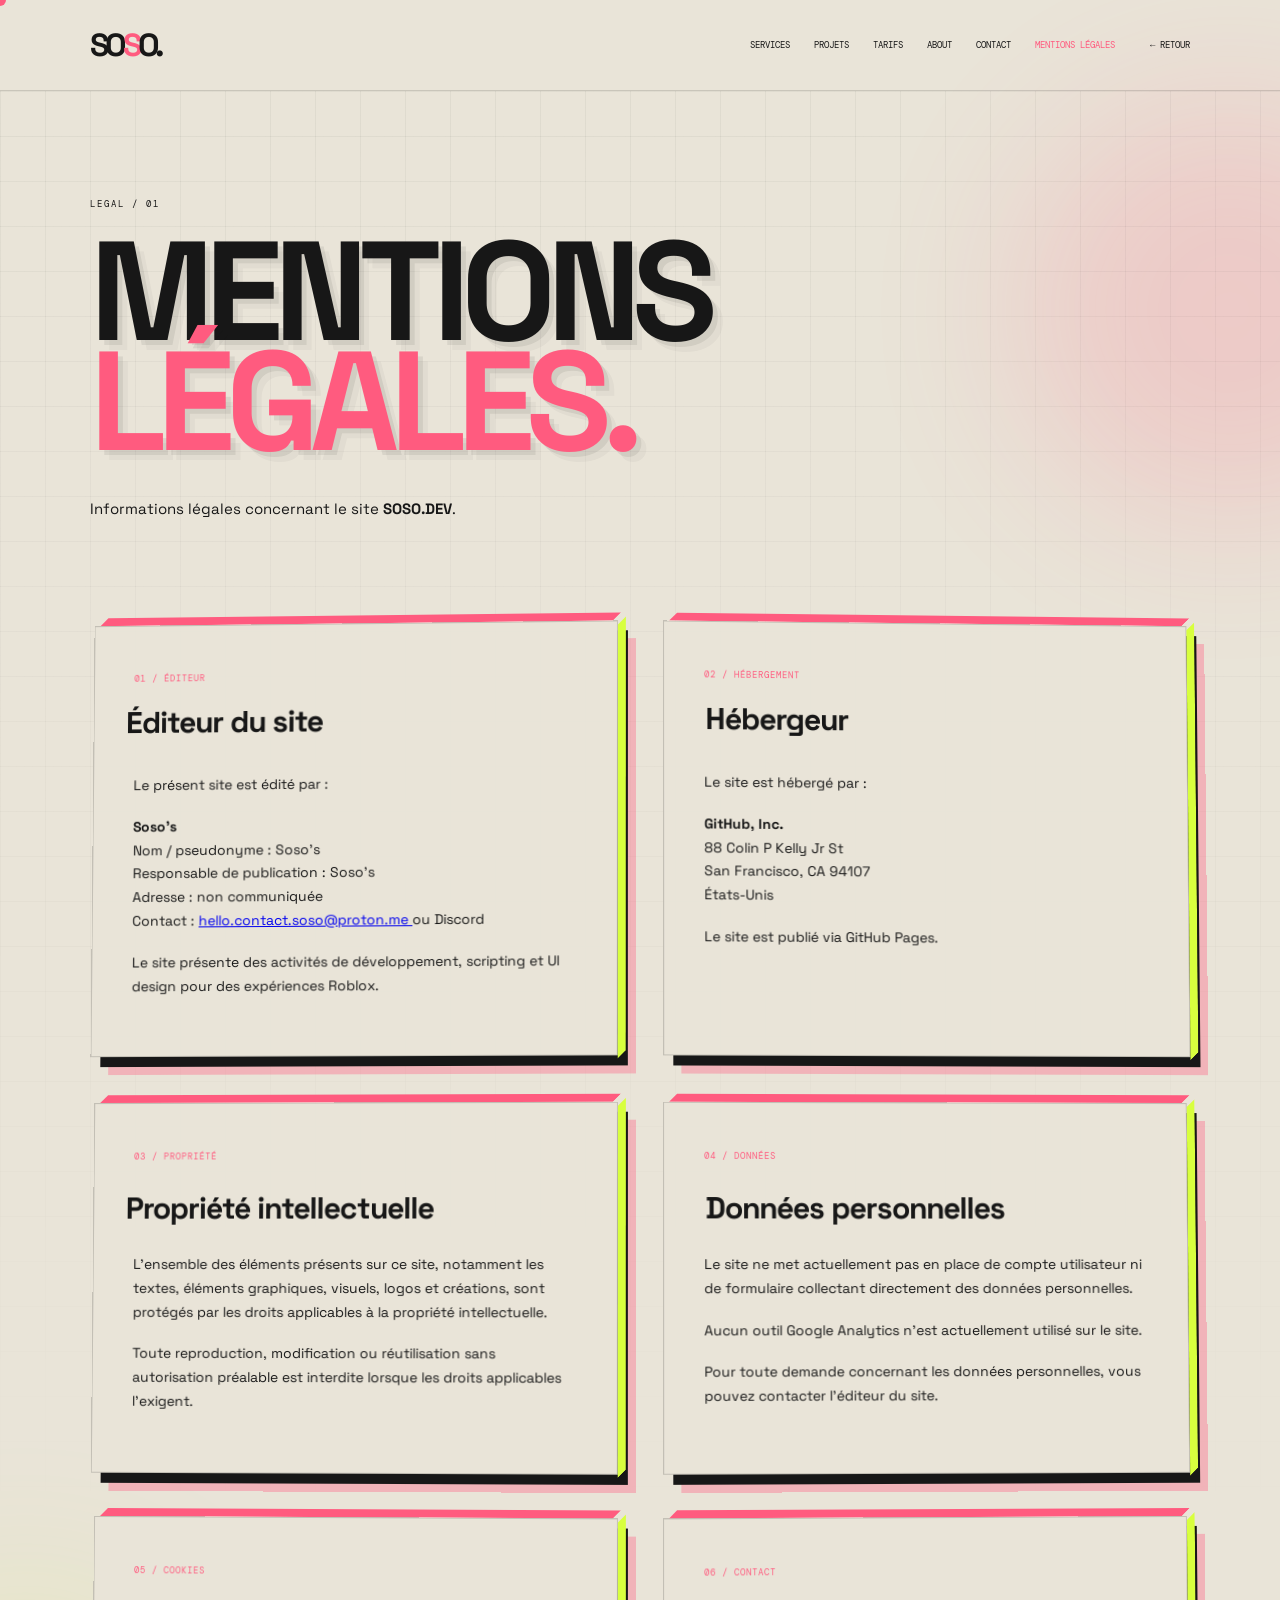
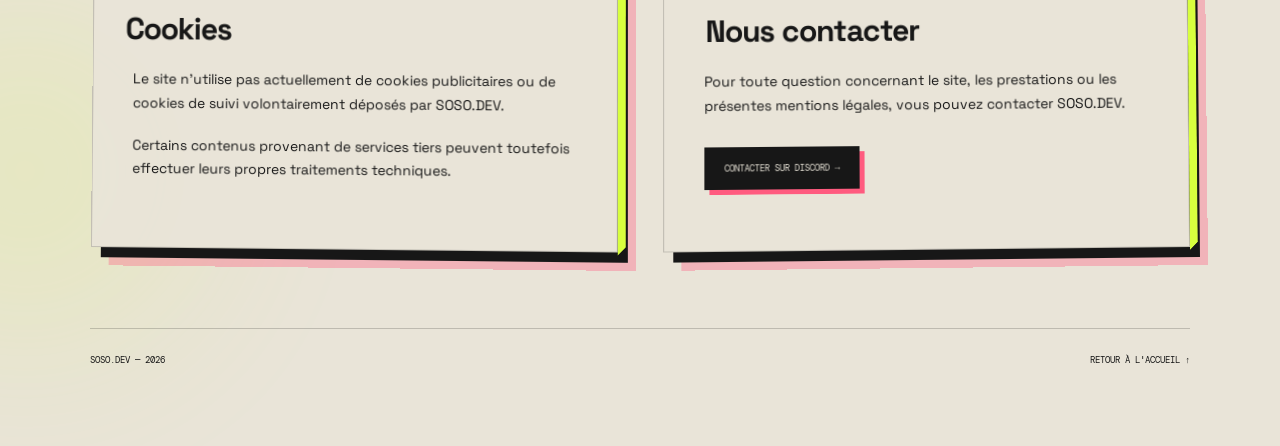
==== commit b37934e9: "Update legal.html with new content and cursor script" ====
--- a/legal.html
+++ b/legal.html
@@ -17,18 +17,31 @@
     <div class="cursor-label">VIEW</div>
 
 
+    <!-- NAVBAR -->
+
     <header class="legal-header">
 
         <a href="index.html" class="legal-logo">
             SO<span>S</span>O.
         </a>
 
+        <nav>
+            <a href="index.html#services">Services</a>
+            <a href="index.html#projects">Projets</a>
+            <a href="index.html#prices">Tarifs</a>
+            <a href="index.html#about">About</a>
+            <a href="index.html#contact">Contact</a>
+            <a href="legal.html" class="active">Mentions légales</a>
+        </nav>
+
         <a href="index.html" class="back">
-            ← RETOUR AU SITE
+            ← RETOUR
         </a>
 
     </header>
 
+
+    <!-- CONTENU -->
 
     <main class="legal-main">
 
@@ -51,7 +64,9 @@
 
         <div class="legal-grid">
 
+
             <!-- ÉDITEUR -->
+
             <section class="legal-card">
 
                 <small>01 / ÉDITEUR</small>
@@ -65,10 +80,15 @@
                 </p>
 
                 <p>
-                    <strong>SOSO.DEV</strong><br>
-                    Nom / prénom : <span>[À COMPLÉTER]</span><br>
-                    Adresse : <span>[À COMPLÉTER]</span><br>
-                    Contact : <span>[À COMPLÉTER]</span>
+                    <strong>Soso's</strong><br>
+                    Nom / pseudonyme : Soso's<br>
+                    Responsable de publication : Soso's<br>
+                    Adresse : non communiquée<br>
+                    Contact :
+                    <a href="mailto:hello.contact.soso@proton.me">
+                        hello.contact.soso@proton.me
+                    </a>
+                    ou Discord
                 </p>
 
                 <p>
@@ -81,6 +101,7 @@
 
 
             <!-- HÉBERGEMENT -->
+
             <section class="legal-card">
 
                 <small>02 / HÉBERGEMENT</small>
@@ -101,14 +122,14 @@
                 </p>
 
                 <p>
-                    Le site est publié via le service
-                    GitHub Pages.
+                    Le site est publié via GitHub Pages.
                 </p>
 
             </section>
 
 
             <!-- PROPRIÉTÉ -->
+
             <section class="legal-card">
 
                 <small>03 / PROPRIÉTÉ</small>
@@ -136,6 +157,7 @@
 
 
             <!-- DONNÉES -->
+
             <section class="legal-card">
 
                 <small>04 / DONNÉES</small>
@@ -166,6 +188,7 @@
 
 
             <!-- COOKIES -->
+
             <section class="legal-card">
 
                 <small>05 / COOKIES</small>
@@ -190,6 +213,7 @@
 
 
             <!-- CONTACT -->
+
             <section class="legal-card">
 
                 <small>06 / CONTACT</small>
@@ -233,8 +257,53 @@
     </main>
 
 
-    <!-- SCRIPT DU CURSEUR -->
-    <script src="./js/main.js"></script>
+    <!-- CURSEUR : SCRIPT INDÉPENDANT -->
+
+    <script>
+
+        const cursor = document.querySelector(".cursor");
+        const cursorLabel = document.querySelector(".cursor-label");
+
+        document.addEventListener("mousemove", function(event) {
+
+            cursor.style.left = event.clientX + "px";
+            cursor.style.top = event.clientY + "px";
+
+            cursorLabel.style.left = event.clientX + "px";
+            cursorLabel.style.top = event.clientY + "px";
+
+        });
+
+
+        const clickableElements = document.querySelectorAll(
+            "a, button"
+        );
+
+
+        clickableElements.forEach(function(element) {
+
+            element.addEventListener("mouseenter", function() {
+
+                cursor.style.transform =
+                    "translate(-50%, -50%) scale(1.8)";
+
+                cursorLabel.style.opacity = "1";
+
+            });
+
+
+            element.addEventListener("mouseleave", function() {
+
+                cursor.style.transform =
+                    "translate(-50%, -50%) scale(1)";
+
+                cursorLabel.style.opacity = "0";
+
+            });
+
+        });
+
+    </script>
 
 </body>
 
--- a/css/legal.css
+++ b/css/legal.css
@@ -1,501 +1,475 @@
-/* ================================
-   SOSO.DEV — LEGAL 3D
-================================ */
+@import url('https://fonts.googleapis.com/css2?family=DM+Mono:wght@400;500&family=Space+Grotesk:wght@400;500;600;700&display=swap');
 
 :root {
-    --legal-bg: #e9e4d8;
-    --legal-black: #171717;
-    --legal-pink: #ff5b7f;
-    --legal-acid: #d8ff3e;
-    --legal-white: #f7f4ed;
-}
-
-.legal-page {
-    background: var(--legal-bg);
-    color: var(--legal-black);
+    --bg: #e9e4d8;
+    --black: #171717;
+    --pink: #ff5b7f;
+    --acid: #d8ff3e;
+}
+
+* {
+    margin: 0;
+    padding: 0;
+    box-sizing: border-box;
+}
+
+html {
+    scroll-behavior: smooth;
+}
+
+body {
+    background: var(--bg);
+    color: var(--black);
+    font-family: "Space Grotesk", sans-serif;
     overflow-x: hidden;
-}
-
-
-/* NAV */
-
-.legal-nav {
-    width: min(1200px, 90%);
-    margin: 0 auto;
-    padding: 28px 0;
+    perspective: 1200px;
+}
+
+
+/* ========================================
+   BACKGROUND 3D
+======================================== */
+
+body::before {
+    content: "";
+    position: fixed;
+    width: 420px;
+    height: 420px;
+    right: -160px;
+    top: 100px;
+    background: var(--pink);
+    border-radius: 50%;
+    filter: blur(80px);
+    opacity: .18;
+    pointer-events: none;
+    z-index: -2;
+}
+
+body::after {
+    content: "";
+    position: fixed;
+    width: 350px;
+    height: 350px;
+    left: -150px;
+    bottom: 100px;
+    background: var(--acid);
+    border-radius: 50%;
+    filter: blur(90px);
+    opacity: .15;
+    pointer-events: none;
+    z-index: -2;
+}
+
+
+/* ========================================
+   3D GRID
+======================================== */
+
+.legal-main::before {
+    content: "";
+    position: absolute;
+    top: 0;
+    left: 0;
+    width: 100%;
+    height: 100%;
+    pointer-events: none;
+    z-index: -1;
+
+    background-image:
+        linear-gradient(
+            rgba(23,23,23,.045) 1px,
+            transparent 1px
+        ),
+        linear-gradient(
+            90deg,
+            rgba(23,23,23,.045) 1px,
+            transparent 1px
+        );
+
+    background-size: 45px 45px;
+
+    mask-image: linear-gradient(
+        to bottom,
+        black,
+        transparent 75%
+    );
+}
+
+
+/* ========================================
+   CURSEUR
+======================================== */
+
+.cursor {
+    position: fixed;
+    width: 12px;
+    height: 12px;
+    background: var(--pink);
+    border-radius: 50%;
+    pointer-events: none;
+    z-index: 99999;
+    transform: translate(-50%, -50%);
+    transition: transform .2s ease;
+}
+
+.cursor-label {
+    position: fixed;
+    pointer-events: none;
+    z-index: 99998;
+    font: 9px "DM Mono", monospace;
+    letter-spacing: 1px;
+    transform: translate(12px, 12px);
+    opacity: 0;
+    transition: opacity .2s ease;
+}
+
+
+/* ========================================
+   HEADER
+======================================== */
+
+.legal-header {
+    width: 100%;
+    padding: 25px 7%;
+    display: flex;
+    align-items: center;
+    gap: 35px;
+    border-bottom: 1px solid rgba(23,23,23,.15);
+    position: relative;
+    z-index: 10;
+}
+
+.legal-logo {
+    color: var(--black);
+    text-decoration: none;
+    font-size: 32px;
+    font-weight: 700;
+    letter-spacing: -4px;
+    margin-right: auto;
+}
+
+.legal-logo span {
+    color: var(--pink);
+}
+
+.legal-header nav {
+    display: flex;
+    align-items: center;
+    gap: 24px;
+}
+
+.legal-header nav a {
+    color: var(--black);
+    text-decoration: none;
+    font: 9px "DM Mono", monospace;
+    text-transform: uppercase;
+    transition: .2s;
+}
+
+.legal-header nav a:hover {
+    color: var(--pink);
+}
+
+.legal-header nav .active {
+    color: var(--pink);
+}
+
+.back {
+    color: var(--black);
+    text-decoration: none;
+    font: 9px "DM Mono", monospace;
+    white-space: nowrap;
+}
+
+.back:hover {
+    color: var(--pink);
+}
+
+
+/* ========================================
+   MAIN
+======================================== */
+
+.legal-main {
+    position: relative;
+    padding: 100px 7% 80px;
+}
+
+
+/* ========================================
+   INTRO
+======================================== */
+
+.legal-intro {
+    position: relative;
+    max-width: 1000px;
+    margin-bottom: 100px;
+    transform-style: preserve-3d;
+}
+
+.legal-intro > span {
+    font: 9px "DM Mono", monospace;
+    letter-spacing: 2px;
+}
+
+.legal-intro h1 {
+    margin-top: 25px;
+    font-size: clamp(65px, 11vw, 155px);
+    line-height: .78;
+    letter-spacing: -9px;
+    transform: translateZ(35px);
+    text-shadow:
+        5px 5px 0 rgba(23,23,23,.08),
+        10px 10px 0 rgba(23,23,23,.035);
+}
+
+.legal-intro h1 strong {
+    color: var(--pink);
+}
+
+.legal-intro p {
+    margin-top: 40px;
+    max-width: 520px;
+    font-size: 15px;
+    line-height: 1.6;
+}
+
+
+/* ========================================
+   CARDS 3D
+======================================== */
+
+.legal-grid {
+    display: grid;
+    grid-template-columns: repeat(2, 1fr);
+    gap: 45px;
+    background: transparent;
+    border: none;
+    perspective: 1000px;
+}
+
+.legal-card {
+    position: relative;
+    min-height: 330px;
+    padding: 40px;
+    background: rgba(233,228,216,.92);
+    border: 1px solid rgba(23,23,23,.18);
+
+    box-shadow:
+        10px 10px 0 var(--black),
+        18px 18px 0 rgba(255,91,127,.35);
+
+    transform:
+        rotateX(1deg)
+        rotateY(-1deg);
+
+    transform-style: preserve-3d;
+
+    transition:
+        transform .35s ease,
+        box-shadow .35s ease,
+        background .35s ease;
+}
+
+.legal-card:nth-child(even) {
+    transform:
+        rotateX(1deg)
+        rotateY(1deg);
+}
+
+.legal-card:hover {
+    transform:
+        translateY(-10px)
+        rotateX(3deg)
+        rotateY(-3deg);
+
+    box-shadow:
+        15px 15px 0 var(--black),
+        25px 25px 0 var(--pink);
+}
+
+.legal-card:nth-child(even):hover {
+    transform:
+        translateY(-10px)
+        rotateX(3deg)
+        rotateY(3deg);
+}
+
+
+/* petit élément 3D */
+
+.legal-card::before {
+    content: "";
+    position: absolute;
+    top: -9px;
+    left: 9px;
+    width: calc(100% - 9px);
+    height: 8px;
+    background: var(--pink);
+    transform: skewX(-45deg);
+    transform-origin: left;
+}
+
+.legal-card::after {
+    content: "";
+    position: absolute;
+    top: -1px;
+    right: -9px;
+    width: 8px;
+    height: calc(100% + 1px);
+    background: var(--acid);
+    transform: skewY(-45deg);
+    transform-origin: top;
+}
+
+
+.legal-card small {
+    font: 9px "DM Mono", monospace;
+    letter-spacing: 1px;
+    color: var(--pink);
+}
+
+.legal-card h2 {
+    margin: 25px 0;
+    font-size: 30px;
+    letter-spacing: -1px;
+    transform: translateZ(15px);
+}
+
+.legal-card p {
+    max-width: 600px;
+    margin-bottom: 18px;
+    font-size: 14px;
+    line-height: 1.7;
+}
+
+.legal-card p span {
+    color: var(--pink);
+}
+
+.legal-card strong {
+    font-weight: 700;
+}
+
+
+/* ========================================
+   BUTTON
+======================================== */
+
+.legal-button {
+    display: inline-block;
+    margin-top: 10px;
+    padding: 15px 20px;
+    background: var(--black);
+    color: var(--bg);
+    text-decoration: none;
+    font: 9px "DM Mono", monospace;
+
+    box-shadow:
+        5px 5px 0 var(--pink);
+
+    transition: .25s;
+}
+
+.legal-button:hover {
+    transform: translate(-3px, -3px);
+    background: var(--pink);
+    color: var(--black);
+    box-shadow:
+        8px 8px 0 var(--acid);
+}
+
+
+/* ========================================
+   BOTTOM
+======================================== */
+
+.legal-bottom {
+    margin-top: 80px;
+    padding-top: 25px;
+    border-top: 1px solid rgba(23,23,23,.2);
 
     display: flex;
     justify-content: space-between;
-    align-items: center;
-
-    position: relative;
-    z-index: 20;
-}
-
-.legal-logo {
-    color: var(--legal-black);
+
+    font: 9px "DM Mono", monospace;
+}
+
+.legal-bottom a {
+    color: var(--black);
     text-decoration: none;
-    font-size: 22px;
-    font-weight: 700;
-    letter-spacing: -1px;
-}
-
-.back-link {
-    color: var(--legal-black);
-    text-decoration: none;
-
-    font-family: "DM Mono", monospace;
-    font-size: 11px;
-    font-weight: 500;
-
-    border-bottom: 1px solid var(--legal-black);
-    padding-bottom: 4px;
-
-    transition: .25s ease;
-}
-
-.back-link:hover {
-    color: var(--legal-pink);
-    border-color: var(--legal-pink);
-}
-
-
-/* HERO */
-
-.legal-hero {
-    width: min(1200px, 90%);
-    min-height: 650px;
-    margin: 0 auto;
-
-    position: relative;
-
-    display: flex;
-    flex-direction: column;
-    justify-content: center;
-
-    padding: 80px 0;
-}
-
-.hero-tag,
-.card-label {
-    font-family: "DM Mono", monospace;
-    font-size: 10px;
-    letter-spacing: 2px;
-    font-weight: 500;
-}
-
-.hero-tag {
-    margin-bottom: 25px;
-}
-
-.legal-hero h1 {
-    margin: 0;
-    max-width: 800px;
-
-    font-size: clamp(90px, 15vw, 190px);
-    line-height: .78;
-    letter-spacing: -9px;
-    font-weight: 700;
-
-    position: relative;
-    z-index: 5;
-}
-
-.legal-hero h1 span {
-    display: block;
-    color: transparent;
-    -webkit-text-stroke: 2px var(--legal-black);
-}
-
-.legal-hero p {
-    max-width: 420px;
-    margin-top: 45px;
-
-    font-size: 16px;
-    line-height: 1.6;
-
-    position: relative;
-    z-index: 5;
-}
-
-
-/* 3D ORBS */
-
-.legal-orb {
-    position: fixed;
-    border-radius: 50%;
-    pointer-events: none;
-
-    filter: blur(1px);
-
-    animation: floatOrb 8s ease-in-out infinite;
-}
-
-.orb-one {
-    width: 190px;
-    height: 190px;
-
-    right: 8%;
-    top: 12%;
-
-    background:
-        radial-gradient(
-            circle at 30% 25%,
-            #fff 0 4%,
-            var(--legal-pink) 20%,
-            #c52d50 65%,
-            #761c31 100%
-        );
-
-    box-shadow:
-        inset -25px -25px 45px rgba(0,0,0,.25),
-        20px 30px 60px rgba(0,0,0,.16);
-
-    z-index: 1;
-}
-
-.orb-two {
-    width: 90px;
-    height: 90px;
-
-    left: 5%;
-    top: 65%;
-
-    background:
-        radial-gradient(
-            circle at 30% 25%,
-            #fff 0 5%,
-            var(--legal-acid) 20%,
-            #9bb800 70%,
-            #536100 100%
-        );
-
-    box-shadow:
-        inset -15px -15px 25px rgba(0,0,0,.2),
-        10px 20px 35px rgba(0,0,0,.15);
-
-    animation-delay: -3s;
-}
-
-@keyframes floatOrb {
-    0%, 100% {
-        transform: translate3d(0, 0, 0);
-    }
-
-    50% {
-        transform: translate3d(0, -25px, 0);
-    }
-}
-
-
-/* 3D CUBE */
-
-.legal-cube-wrap {
-    position: absolute;
-
-    right: 8%;
-    bottom: 110px;
-
-    width: 220px;
-    height: 220px;
-
-    perspective: 900px;
-    z-index: 4;
-}
-
-.legal-cube {
-    width: 130px;
-    height: 130px;
-
-    position: absolute;
-    left: 45px;
-    top: 45px;
-
-    transform-style: preserve-3d;
-
-    animation: cubeRotate 12s linear infinite;
-}
-
-.cube-face {
-    position: absolute;
-
-    width: 130px;
-    height: 130px;
-
-    display: flex;
-    justify-content: center;
-    align-items: center;
-
-    font-size: 42px;
-    font-weight: 700;
-
-    border: 2px solid var(--legal-black);
-
-    background: rgba(247, 244, 237, .85);
-
-    box-shadow:
-        inset 0 0 30px rgba(0,0,0,.06);
-}
-
-.front  { transform: translateZ(65px); }
-.back   { transform: rotateY(180deg) translateZ(65px); }
-.right  { transform: rotateY(90deg) translateZ(65px); }
-.left   { transform: rotateY(-90deg) translateZ(65px); }
-.top    { transform: rotateX(90deg) translateZ(65px); }
-.bottom { transform: rotateX(-90deg) translateZ(65px); }
-
-@keyframes cubeRotate {
-    from {
-        transform: rotateX(-15deg) rotateY(0deg) rotateZ(5deg);
-    }
-
-    to {
-        transform: rotateX(345deg) rotateY(360deg) rotateZ(365deg);
-    }
-}
-
-
-/* CARDS */
-
-.legal-grid {
-    width: min(1200px, 90%);
-    margin: 0 auto 120px;
-
-    display: grid;
-    grid-template-columns: repeat(2, 1fr);
-    gap: 18px;
-
-    position: relative;
-    z-index: 5;
-}
-
-.legal-card {
-    min-height: 470px;
-
-    padding: 35px;
-
-    background: rgba(247, 244, 237, .7);
-    border: 1px solid rgba(23,23,23,.2);
-
-    position: relative;
-
-    box-shadow:
-        10px 10px 0 rgba(23,23,23,.08);
-
-    transition:
-        transform .35s ease,
-        box-shadow .35s ease;
-}
-
-.legal-card:hover {
-    transform: translateY(-8px) rotateX(1deg) rotateY(-1deg);
-
-    box-shadow:
-        18px 20px 0 rgba(23,23,23,.12);
-}
-
-.legal-card.featured {
-    grid-column: span 2;
-    min-height: 500px;
-
-    background: var(--legal-black);
-    color: var(--legal-white);
-}
-
-.legal-card.featured .legal-content {
-    max-width: 700px;
-}
-
-.card-number {
-    font-family: "DM Mono", monospace;
-    font-size: 12px;
-
-    position: absolute;
-    top: 35px;
-    right: 35px;
-
-    opacity: .55;
-}
-
-.legal-card h2 {
-    margin: 20px 0 40px;
-
-    font-size: clamp(42px, 6vw, 75px);
-    line-height: .85;
-    letter-spacing: -3px;
-}
-
-.legal-content {
-    max-width: 570px;
-
-    font-size: 14px;
-    line-height: 1.7;
-}
-
-.legal-content h3 {
-    font-size: 15px;
-    margin: 30px 0 10px;
-}
-
-.legal-content p {
-    margin: 0 0 16px;
-}
-
-.legal-content ul {
-    margin: 0 0 25px;
-    padding-left: 20px;
-}
-
-.legal-content li {
-    margin-bottom: 7px;
-}
-
-.small-note {
-    opacity: .55;
-    font-size: 12px;
-}
-
-.notice {
-    margin-top: 30px;
-
-    display: flex;
-    flex-direction: column;
-    gap: 8px;
-
-    padding: 18px;
-
-    background: var(--legal-acid);
-    color: var(--legal-black);
-}
-
-.notice span {
-    font-size: 13px;
-}
-
-
-/* CONTACT */
-
-.contact-card {
-    background: var(--legal-pink);
-    border-color: var(--legal-pink);
-}
-
-.contact-card h2 {
-    font-size: clamp(48px, 6vw, 80px);
-}
-
-.legal-button {
-    display: inline-block;
-
-    margin-top: 20px;
-
-    padding: 15px 20px;
-
-    background: var(--legal-black);
-    color: white;
-
-    text-decoration: none;
-
-    font-family: "DM Mono", monospace;
-    font-size: 11px;
-
-    transition: .25s ease;
-}
-
-.legal-button:hover {
-    background: var(--legal-acid);
-    color: var(--legal-black);
-
-    transform: translate(5px, -5px);
-}
-
-
-/* FOOTER */
-
-.legal-footer {
-    width: min(1200px, 90%);
-    margin: 0 auto;
-
-    padding: 30px 0 50px;
-
-    border-top: 1px solid rgba(23,23,23,.2);
-
-    display: flex;
-    justify-content: space-between;
-    gap: 20px;
-
-    font-family: "DM Mono", monospace;
-    font-size: 10px;
-}
-
-.legal-footer a {
-    color: inherit;
-    text-decoration: none;
-}
-
-
-/* MOBILE */
-
-@media (max-width: 800px) {
-
-    .legal-nav {
-        padding-top: 20px;
-    }
-
-    .legal-hero {
-        min-height: 620px;
-    }
-
-    .legal-hero h1 {
-        font-size: 88px;
-        letter-spacing: -5px;
-    }
-
-    .legal-cube-wrap {
-        right: 0;
-        bottom: 80px;
-        transform: scale(.7);
-        transform-origin: right bottom;
+}
+
+.legal-bottom a:hover {
+    color: var(--pink);
+}
+
+
+/* ========================================
+   MOBILE
+======================================== */
+
+@media (max-width: 900px) {
+
+    .legal-header {
+        padding: 20px 25px;
+        gap: 20px;
+        flex-wrap: wrap;
+    }
+
+    .legal-header nav {
+        order: 3;
+        width: 100%;
+        overflow-x: auto;
+        gap: 18px;
+        padding-top: 10px;
+    }
+
+    .legal-header nav a {
+        white-space: nowrap;
+    }
+
+    .legal-main {
+        padding: 70px 25px 50px;
+    }
+
+    .legal-intro {
+        margin-bottom: 70px;
+    }
+
+    .legal-intro h1 {
+        font-size: clamp(55px, 17vw, 100px);
+        letter-spacing: -6px;
     }
 
     .legal-grid {
         grid-template-columns: 1fr;
-    }
-
-    .legal-card.featured {
-        grid-column: span 1;
-    }
-
-    .legal-card {
+        gap: 35px;
+    }
+
+    .legal-card,
+    .legal-card:nth-child(even) {
+        transform: none;
         min-height: auto;
-    }
-
-    .legal-footer {
-        flex-direction: column;
-    }
-}
-
-@media (max-width: 480px) {
-
-    .legal-hero h1 {
-        font-size: 68px;
-    }
-
-    .legal-hero p {
-        max-width: 290px;
-    }
-
-    .legal-cube-wrap {
-        opacity: .65;
-        transform: scale(.55);
-    }
-
-    .legal-card {
-        padding: 25px;
-    }
-
-    .card-number {
-        top: 25px;
-        right: 25px;
-    }
-}
+        padding: 30px;
+        box-shadow:
+            7px 7px 0 var(--black),
+            12px 12px 0 rgba(255,91,127,.35);
+    }
+
+    .legal-card:hover,
+    .legal-card:nth-child(even):hover {
+        transform: translateY(-5px);
+    }
+
+    .legal-bottom {
+        margin-top: 60px;
+        flex-wrap: wrap;
+        gap: 15px;
+    }
+
+    .cursor,
+    .cursor-label {
+        display: none;
+    }
+}
